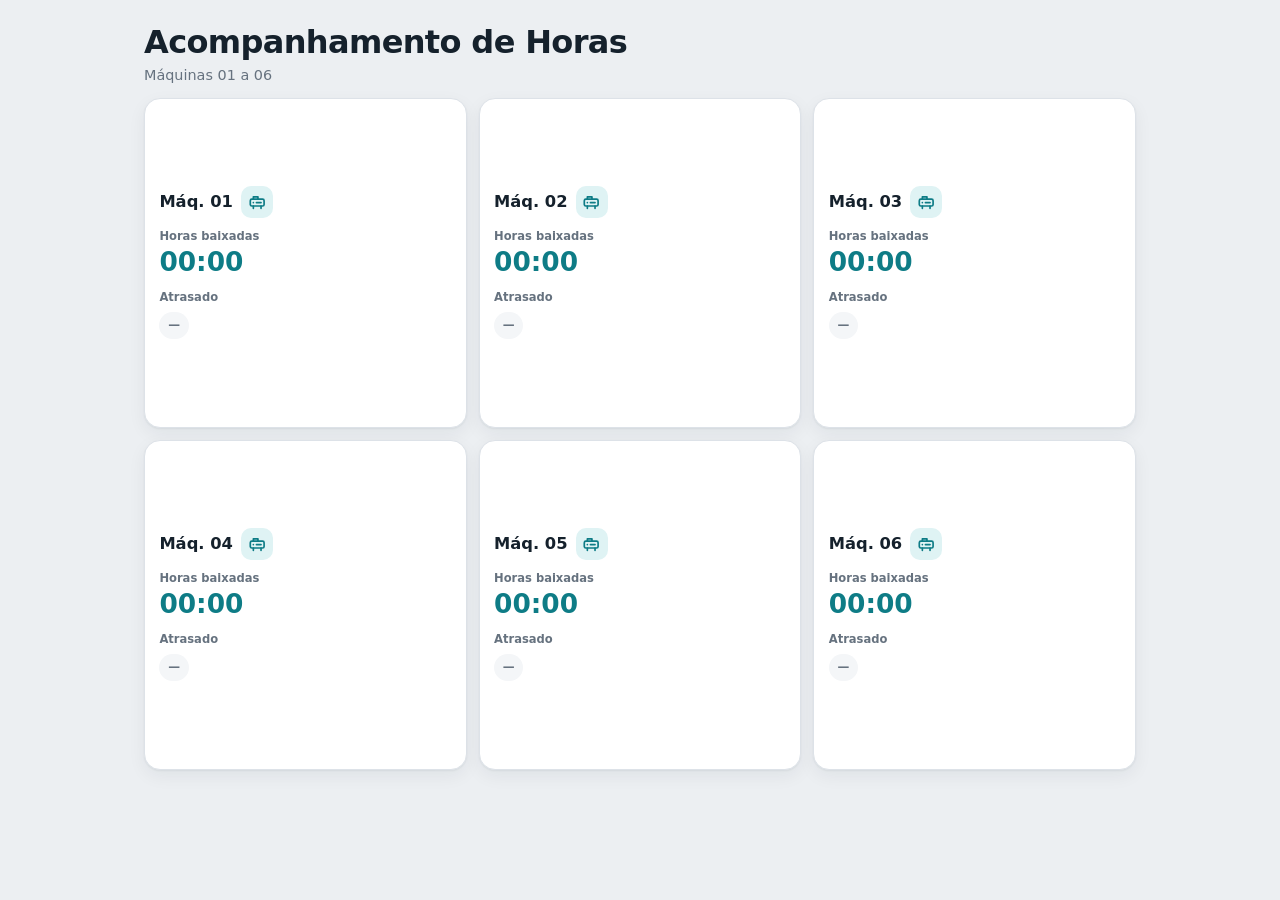
==== acompanhamento.html @ 320ab19e "Criar acompanhamento.html" ====
<!DOCTYPE html>
<html lang="pt-BR">
<head>
<meta charset="UTF-8">
<meta name="viewport" content="width=device-width, initial-scale=1, viewport-fit=cover">
<meta name="color-scheme" content="light">
<meta name="theme-color" content="#eceff2">
<title>Acompanhamento de Horas</title>
<style>
:root{color-scheme:light;--bg:#eceff2;--surface:#fff;--sunk:#f4f6f8;--line:#dde2e8;--ink:#15212c;--muted:#66727f;--brand:#0e7c86;--brand-d:#0a5f68;--brand-soft:#dff3f4;--ok:#1f9d63;--ok-soft:#e1f6ec;--warn:#b86a08;--warn-soft:#fff3df;--warn-line:#f0d29a;--danger:#d64545;--shadow:0 1px 2px rgba(21,33,44,.06),0 6px 18px rgba(21,33,44,.06);--r:16px}
*{box-sizing:border-box;margin:0;padding:0;-webkit-tap-highlight-color:transparent}
html,body{height:100%;background:var(--bg);color:var(--ink);font-family:system-ui,-apple-system,"Segoe UI",Roboto,sans-serif;line-height:1.45;overflow:hidden;-webkit-text-size-adjust:100%}
button,input{font:inherit;color:inherit}
button{cursor:pointer;border:0;background:none}
:focus-visible{outline:3px solid var(--brand);outline-offset:2px}
.ic{width:1.15em;height:1.15em;flex:none;fill:none;stroke:currentColor;stroke-width:2.2;stroke-linecap:round;stroke-linejoin:round}
.app{position:fixed;inset:0;overflow:hidden}
.screen{position:absolute;inset:0;overflow-y:auto;overflow-x:hidden;-webkit-overflow-scrolling:touch;overscroll-behavior:contain;background:var(--bg);transition:transform .3s cubic-bezier(.4,0,.2,1),opacity .3s;padding:env(safe-area-inset-top) env(safe-area-inset-right) env(safe-area-inset-bottom) env(safe-area-inset-left)}
.screen.hidden{transform:translateX(100%);pointer-events:none;visibility:hidden;transition:transform .3s cubic-bezier(.4,0,.2,1),visibility 0s .3s}
.screen.back{transform:translateX(-24%);opacity:0;pointer-events:none}
.wrap{width:100%;max-width:1040px;margin:0 auto;padding:clamp(.6rem,2.5vw,1.5rem) clamp(.9rem,3vw,1.5rem) clamp(.8rem,2.5vw,1.25rem)}
.hero{margin-bottom:.75rem;padding:0}
.hero h1{font-size:clamp(1.4rem,4.5vw,2rem);font-weight:800;letter-spacing:-.02em;line-height:1.15;color:var(--ink)}
.hero p{color:var(--muted);font-size:.9rem;margin-top:.25rem}
.grid{display:grid;grid-template-columns:repeat(auto-fill,minmax(min(100%,10.5rem),1fr));gap:.75rem}
.mcard{display:flex;flex-direction:column;gap:.15rem;text-align:left;background:var(--surface);border:1px solid var(--line);border-radius:var(--r);padding:.9rem;box-shadow:var(--shadow);transition:transform .15s,border-color .15s;min-width:0}
.mcard:hover{border-color:var(--brand)}
.mcard:active{transform:scale(.97)}
.mcard .top{display:flex;align-items:center;justify-content:space-between;gap:.5rem;margin-bottom:.45rem}
.mcard .name{font-weight:750;font-size:1.02rem}
.mcard .badge{display:grid;place-items:center;width:2rem;height:2rem;border-radius:10px;background:var(--brand-soft);color:var(--brand)}
.mcard small{font-size:.72rem;color:var(--muted);font-weight:600}
.mcard .hours{font-size:1.65rem;font-weight:800;color:var(--brand);font-variant-numeric:tabular-nums;line-height:1.15}
.mcard .hours+small{margin-top:.6rem}.mcard small+.chip{margin-top:.25rem}
.chip{display:inline-flex;align-items:center;gap:.35rem;margin-top:.55rem;padding:.3rem .55rem;border-radius:999px;font-size:.74rem;font-weight:700;background:var(--sunk);color:var(--muted);max-width:100%}
.chip.late{background:var(--warn-soft);color:var(--warn)}
.chip span{overflow:hidden;text-overflow:ellipsis;white-space:nowrap}
.bar{position:sticky;top:0;z-index:5;display:flex;align-items:center;gap:.6rem;padding:.35rem 0;margin:0 0 .4rem;background:var(--bg)}
.btn{display:inline-flex;align-items:center;justify-content:center;gap:.5rem;min-height:2.9rem;padding:.7rem 1.1rem;border-radius:13px;background:var(--brand);color:#fff;font-weight:700;font-size:.97rem;transition:transform .12s,background .15s;white-space:nowrap}
.btn:hover{background:var(--brand-d)}
.btn:active{transform:scale(.97)}
.btn.block{width:100%}
.btn.ghost{background:var(--surface);color:var(--ink);border:1.5px solid var(--line)}
.btn.ghost:hover{border-color:var(--brand);background:var(--surface)}
.btn.danger{background:transparent;color:var(--danger);border:1.5px solid color-mix(in srgb,var(--danger) 45%,transparent)}
.btn.danger:hover{background:color-mix(in srgb,var(--danger) 10%,transparent)}
.btn.sm{min-height:2.4rem;padding:.45rem .8rem;font-size:.85rem;border-radius:11px}
.btn.back{min-height:2.5rem;padding:.4rem .85rem .4rem .6rem;color:var(--brand);font-size:.9rem}
h2.title{font-size:clamp(1.3rem,4vw,1.7rem);font-weight:800;letter-spacing:-.01em}
.sub{color:var(--muted);font-size:.85rem}
.panel{background:var(--surface);border:1px solid var(--line);border-radius:var(--r);padding:1rem;box-shadow:var(--shadow)}
label{display:block;font-size:.78rem;color:var(--muted);margin-bottom:.35rem;font-weight:650}
input{width:100%;min-height:2.9rem;padding:.65rem .85rem;background:var(--sunk);border:1.5px solid var(--line);border-radius:12px;font-size:1rem;outline:none;transition:border-color .15s,background .15s}
input:focus{border-color:var(--brand);background:var(--surface)}
.saldo{display:flex;flex-wrap:wrap;gap:.6rem;align-items:flex-end;margin:.6rem 0 .8rem}
.saldo>div{flex:1 1 11rem}
.cols{display:grid;gap:.75rem;grid-template-columns:repeat(auto-fill,minmax(min(100%,18rem),1fr));align-items:start}
.pcard{display:flex;flex-direction:column;gap:.5rem;width:100%;text-align:left;background:var(--surface);border:1px solid var(--line);border-radius:var(--r);padding:1rem;box-shadow:var(--shadow);transition:transform .15s,border-color .15s}
.pcard:hover{border-color:var(--brand)}
.pcard:active{transform:scale(.985)}
.pcard .row{display:flex;justify-content:space-between;align-items:flex-start;gap:.75rem}
.pcard .name{font-weight:750;font-size:1.08rem;overflow-wrap:anywhere}
.pcard .hours{font-weight:800;color:var(--brand);font-variant-numeric:tabular-nums;font-size:1.1rem}
.status{display:inline-flex;align-items:center;gap:.3rem;align-self:flex-start;font-size:.74rem;font-weight:700;padding:.22rem .55rem;border-radius:999px;background:var(--warn-soft);color:var(--warn)}
.status.done{background:var(--ok-soft);color:var(--ok)}
.add{margin-top:.8rem;display:grid;gap:.6rem;grid-template-columns:repeat(auto-fit,minmax(min(100%,13rem),1fr))}
.empty{display:flex;flex-direction:column;align-items:center;gap:.4rem;text-align:center;color:var(--muted);padding:2.2rem 1rem;font-size:.92rem;border:1.5px dashed var(--line);border-radius:var(--r);grid-column:1/-1}
.empty .ic{width:2rem;height:2rem;opacity:.6}
.phead{display:flex;flex-wrap:wrap;justify-content:space-between;align-items:flex-start;gap:.75rem;margin-bottom:.9rem}
.holding{display:flex;align-items:center;gap:.8rem;margin-top:0;background:var(--warn-soft);border:1.5px solid var(--warn-line);color:var(--warn);border-radius:var(--r);padding:.85rem 1rem;margin-bottom:.8rem}
.holding.idle{background:var(--sunk);border-color:var(--line);color:var(--muted)}
.holding .ic{width:1.6rem;height:1.6rem}
.holding small{display:block;font-size:.74rem;font-weight:650;opacity:.9}
.holding b{font-size:1.3rem;font-weight:800;font-variant-numeric:tabular-nums}
.nblock{background:var(--surface);border:1px solid var(--line);border-radius:var(--r);box-shadow:var(--shadow);overflow:hidden}
.nhead{display:flex;align-items:center;gap:.7rem;width:100%;padding:.9rem 1rem;text-align:left}
.nhead .num{font-weight:750;flex:1;min-width:0}
.nhead .num small{display:block;color:var(--muted);font-weight:600;font-size:.74rem}
.nhead .rest{font-weight:800;color:var(--brand);font-variant-numeric:tabular-nums}
.nhead .chev{color:var(--muted);transition:transform .25s}
.nblock.open .chev{transform:rotate(180deg)}
.prog{height:5px;background:var(--sunk);margin:0 1rem;border-radius:9px;overflow:hidden}
.prog i{display:block;height:100%;width:0;background:var(--ok);border-radius:9px;transition:width .3s}
.det{display:grid;grid-template-rows:0fr;transition:grid-template-rows .28s ease}
.nblock.open .det{grid-template-rows:1fr}
.det>div{overflow:hidden;min-height:0}
.det .in{padding:.8rem 1rem 1rem}
.boxes{display:grid;grid-template-columns:repeat(auto-fill,minmax(3.3rem,1fr));gap:.45rem;margin:.6rem 0 .8rem}
.box{display:flex;flex-direction:column;align-items:center;justify-content:center;min-height:3.2rem;background:var(--sunk);border:1.5px solid var(--line);border-radius:12px;font-weight:700;font-size:.85rem;user-select:none;transition:background .15s,border-color .15s,transform .1s}
.box:active{transform:scale(.93)}
.box .p{font-size:.64rem;color:var(--muted);font-weight:600}
.box.on{background:var(--ok-soft);border-color:var(--ok);color:var(--ok)}
.box.on .p{color:var(--ok)}
.acts{display:flex;flex-wrap:wrap;gap:.5rem}
.modal{position:fixed;inset:0;z-index:100;display:flex;align-items:flex-end;justify-content:center;background:rgba(8,14,20,.55);backdrop-filter:blur(3px);opacity:0;visibility:hidden;transition:opacity .2s,visibility 0s .2s}
.modal.show{opacity:1;visibility:visible;transition:opacity .2s}
.sheet{width:100%;max-width:30rem;max-height:92dvh;overflow-y:auto;background:var(--surface);border-radius:22px 22px 0 0;padding:1.3rem 1.2rem calc(1.3rem + env(safe-area-inset-bottom));transform:translateY(30px);transition:transform .25s cubic-bezier(.2,.8,.2,1)}
.modal.show .sheet{transform:none}
.sheet h3{font-size:1.2rem;font-weight:800;margin-bottom:1rem}
.field{margin-bottom:.8rem}
.two{display:grid;grid-template-columns:1fr 1fr;gap:.7rem}
.sheet .acts{margin-top:1.1rem}
.sheet .acts .btn{flex:1}
@media(min-width:640px){.modal{align-items:center;padding:1rem}.sheet{border-radius:22px;transform:scale(.96)}}
#screen-home .wrap{min-height:100%;display:flex;flex-direction:column}
#screen-home .grid{flex:1;max-height:42rem;grid-template-columns:repeat(2,1fr);grid-auto-rows:minmax(min-content,1fr)}
.mcard{justify-content:center}
@media(min-width:600px){#screen-home .grid{grid-template-columns:repeat(3,1fr)}}
@media(max-height:720px){.mcard{padding:.6rem .8rem}.mcard .top{margin-bottom:.15rem}.mcard .hours{font-size:1.4rem}.mcard .hours+small{margin-top:.35rem}.chip{padding:.2rem .5rem}.hero p{display:none}}
@media(max-width:360px){.two{grid-template-columns:1fr}}
@media(prefers-reduced-motion:reduce){*{transition-duration:.01ms!important}}
</style>
</head>
<body>
<svg width="0" height="0" style="position:absolute" aria-hidden="true">
<symbol id="i-back" viewBox="0 0 24 24"><polyline points="15 18 9 12 15 6"/></symbol>
<symbol id="i-plus" viewBox="0 0 24 24"><line x1="12" y1="5" x2="12" y2="19"/><line x1="5" y1="12" x2="19" y2="12"/></symbol>
<symbol id="i-save" viewBox="0 0 24 24"><path d="M19 21H5a2 2 0 0 1-2-2V5a2 2 0 0 1 2-2h11l5 5v11a2 2 0 0 1-2 2z"/><polyline points="17 21 17 13 7 13 7 21"/><polyline points="7 3 7 8 15 8"/></symbol>
<symbol id="i-edit" viewBox="0 0 24 24"><path d="M12 20h9"/><path d="M16.5 3.5a2.1 2.1 0 0 1 3 3L7 19l-4 1 1-4z"/></symbol>
<symbol id="i-trash" viewBox="0 0 24 24"><polyline points="3 6 5 6 21 6"/><path d="M19 6v14a2 2 0 0 1-2 2H7a2 2 0 0 1-2-2V6m3 0V4a2 2 0 0 1 2-2h4a2 2 0 0 1 2 2v2"/></symbol>
<symbol id="i-chev" viewBox="0 0 24 24"><polyline points="6 9 12 15 18 9"/></symbol>
<symbol id="i-check" viewBox="0 0 24 24"><polyline points="20 6 9 17 4 12"/></symbol>
<symbol id="i-clock" viewBox="0 0 24 24"><circle cx="12" cy="12" r="9"/><polyline points="12 7 12 12 15.5 14"/></symbol>
<symbol id="i-cog" viewBox="0 0 24 24"><rect x="3" y="8" width="18" height="9" rx="2"/><path d="M7 8V5h6v3M17 17v3M7 17v3M7 12.5h.01M11 12.5h6"/></symbol>
<symbol id="i-box" viewBox="0 0 24 24"><path d="M21 8 12 3 3 8v8l9 5 9-5z"/><path d="m3 8 9 5 9-5M12 13v8"/></symbol>
<symbol id="i-warn" viewBox="0 0 24 24"><path d="M10.3 3.9 2 18a2 2 0 0 0 1.7 3h16.6a2 2 0 0 0 1.7-3L13.7 3.9a2 2 0 0 0-3.4 0zM12 9v4M12 17h.01"/></symbol>
</svg>

<div class="app">
  <main class="screen" id="screen-home"><div class="wrap">
    <section class="hero">
      <h1>Acompanhamento de Horas</h1><p>Máquinas 01 a 06</p>
    </section>
    <div class="grid" id="maquinasList"></div>
  </div></main>

  <section class="screen hidden" id="screen-maquina"><div class="wrap">
    <div class="bar"><button class="btn ghost back" id="btnVoltarMaq"><svg class="ic"><use href="#i-back"/></svg>Máquinas</button></div>
    <div id="maquinaContent"></div>
  </div></section>

  <section class="screen hidden" id="screen-programa"><div class="wrap">
    <div class="bar"><button class="btn ghost back" id="btnVoltarProg"><svg class="ic"><use href="#i-back"/></svg>Programas</button></div>
    <div id="programaContent"></div>
  </div></section>
</div>

<div class="modal" id="modalPrograma" role="dialog" aria-modal="true" aria-labelledby="modalProgTitle">
  <div class="sheet">
    <h3 id="modalProgTitle">Novo programa</h3>
    <div class="field"><label for="progNome">Código do programa</label><input id="progNome" placeholder="Ex: 336027" autocomplete="off"></div>
    <div class="field"><label for="progDoc">Documento</label><input id="progDoc" placeholder="Ex: 28" autocomplete="off"></div>
    <div class="acts"><button class="btn ghost" id="cancelProg">Cancelar</button><button class="btn" id="confirmProg"><svg class="ic"><use href="#i-check"/></svg>Salvar</button></div>
  </div>
</div>

<div class="modal" id="modalNumero" role="dialog" aria-modal="true" aria-labelledby="modalNumTitle">
  <div class="sheet">
    <h3 id="modalNumTitle">Adicionar número</h3>
    <div class="two">
      <div class="field"><label for="numNumero">Número</label><input id="numNumero" inputmode="numeric" placeholder="Ex: 33" autocomplete="off"></div>
      <div class="field"><label for="numPadrao">Padrão</label><input id="numPadrao" inputmode="decimal" placeholder="Ex: 15.09" autocomplete="off"></div>
    </div>
    <div class="two">
      <div class="field"><label for="numTotalPares">Pares da carga</label><input id="numTotalPares" inputmode="decimal" placeholder="Ex: 160" autocomplete="off"></div>
      <div class="field"><label for="numParesCheia">Pares por caixa</label><input id="numParesCheia" inputmode="decimal" placeholder="Ex: 20" autocomplete="off"></div>
    </div>
    <div class="acts"><button class="btn ghost" id="cancelNum">Cancelar</button><button class="btn" id="confirmNum"><svg class="ic"><use href="#i-check"/></svg>Salvar</button></div>
  </div>
</div>

<script>
const STORAGE_KEY='horas_maquinas_v3';
let data={maquinas:[]},currentMaqId=null,currentProgId=null,editingProgId=null,editingNumId=null;
const openNums=new Set();
const $=id=>document.getElementById(id);
const esc=s=>String(s==null?'':s).replace(/[&<>"']/g,c=>({'&':'&amp;','<':'&lt;','>':'&gt;','"':'&quot;',"'":'&#39;'}[c]));
const ic=n=>`<svg class="ic" aria-hidden="true"><use href="#i-${n}"/></svg>`;

function initMaquinas(){
  if(!data.maquinas||data.maquinas.length!==6){
    data.maquinas=[];
    for(let i=1;i<=6;i++){const id=String(i).padStart(2,'0');data.maquinas.push({id,nome:`Máq. ${id}`,saldo:0,programas:[]});}
    save();
  }
}
function parseHours(str){
  if(!str||!String(str).trim())return 0;
  str=String(str).trim().replace(',','.');
  if(str.includes(':')){const[h,m]=str.split(':').map(n=>parseInt(n,10)||0);if(m>=60||m<0||h<0)return NaN;return h+m/60;}
  const n=parseFloat(str);return isNaN(n)?NaN:n;
}
function formatHours(h){
  if(isNaN(h)||h<0)return '00:00';
  const t=Math.round(h*60);
  return String(Math.floor(t/60)).padStart(2,'0')+':'+String(t%60).padStart(2,'0');
}
function parseNum(s){return s?(parseFloat(String(s).replace(',','.'))||0):0;}
function load(){try{const r=localStorage.getItem(STORAGE_KEY);if(r)data=JSON.parse(r);}catch(e){}initMaquinas();}
function save(){try{localStorage.setItem(STORAGE_KEY,JSON.stringify(data));}catch(e){}}

function calcNumber(num){
  const totalPares=parseNum(num.totalPares),paresCheia=parseNum(num.paresCheia),padrao=parseNum(num.padrao);
  const qtdCheias=paresCheia>0?Math.floor(totalPares/paresCheia):0;
  const ultima=paresCheia>0?totalPares%paresCheia:0;
  const totalCaixas=qtdCheias+(ultima>0?1:0);
  const totalHoras=padrao>0?totalPares/padrao:0;
  const marcadas=num.marcadas||[];
  let prod=0;
  for(let i=0;i<totalCaixas;i++)if(marcadas[i])prod+=i<qtdCheias?paresCheia:ultima;
  const horasProduzidas=padrao>0?prod/padrao:0;
  const restante=Math.max(0,totalHoras-horasProduzidas);
  return{totalHoras,horasProduzidas,restante,totalCaixas,paresCheia,ultima,qtdCheias,totalPares};
}
function calcProgram(prog){
  let maxTotal=0,maxRest=0,segurando=null;
  const nums=prog.numeros||[];
  nums.forEach(n=>{const c=calcNumber(n);if(c.totalHoras>maxTotal)maxTotal=c.totalHoras;if(c.restante>maxRest){maxRest=c.restante;segurando={numero:n.numero,restante:c.restante};}});
  return{produzidas:Math.max(0,maxTotal-maxRest),segurando,concluido:nums.length>0&&nums.every(n=>calcNumber(n).restante<=0.01)};
}
function calcMaquina(m){let t=m.saldo||0;(m.programas||[]).forEach(p=>t+=calcProgram(p).produzidas);return t;}
function calcTotalGeral(){return data.maquinas.reduce((s,m)=>s+calcMaquina(m),0);}
function getHoldingMaquina(m){
  let max=0,seg=null;
  (m.programas||[]).forEach(p=>{const c=calcProgram(p);if(c.segurando&&c.segurando.restante>max){max=c.segurando.restante;seg=c.segurando;}});
  return seg;
}
const getMaq=()=>data.maquinas.find(m=>m.id===currentMaqId);
const getProg=()=>{const m=getMaq();return m?(m.programas||[]).find(p=>p.id===currentProgId):null;};

function renderHome(){
  const list=$('maquinasList');
  list.innerHTML=data.maquinas.map(m=>{
    const h=getHoldingMaquina(m);
    return `<button class="mcard" data-id="${m.id}">
      <div class="top"><span class="name">${esc(m.nome)}</span><span class="badge">${ic('cog')}</span></div>
      <small>Horas baixadas</small><div class="hours">${formatHours(calcMaquina(m))}</div>
      <small>Atrasado</small><div class="chip ${h?'late':''}">${h?ic('warn'):''}<span>${h?`Nº ${esc(h.numero)} (${formatHours(h.restante)})`:'—'}</span></div>
    </button>`;
  }).join('');
  list.querySelectorAll('.mcard').forEach(el=>el.onclick=()=>openMaquina(el.dataset.id));
}

function renderMaquina(){
  const maq=getMaq();if(!maq)return;
  const progs=(maq.programas||[]).map(p=>{
    const c=calcProgram(p);
    return `<button class="pcard" data-id="${p.id}">
      <div class="row"><div><div class="name">${esc(p.nome||'Programa')}</div><div class="sub">Doc: ${esc(p.documento||'—')}</div></div><div class="hours">${formatHours(c.produzidas)}</div></div>
      <span class="status ${c.concluido?'done':''}">${ic(c.concluido?'check':'clock')}${c.concluido?'Concluído':'Em andamento'}</span>
    </button>`;
  }).join('');
  $('maquinaContent').innerHTML=`
    <h2 class="title">${esc(maq.nome)}</h2>
    <div class="saldo">
      <div><label for="saldoMaq">Horas anteriores / saldo desta máquina</label>
      <input id="saldoMaq" inputmode="text" value="${maq.saldo>0?formatHours(maq.saldo):''}" placeholder="Ex: 02:00" autocomplete="off"></div>
      <button class="btn" id="salvarSaldoMaq">${ic('save')}Salvar saldo</button>
    </div>
    <div class="cols">${progs||`<div class="empty">${ic('box')}Nenhum programa nesta máquina.<br>Toque em “Novo programa” para começar.</div>`}</div>
    <div class="add"><button class="btn" id="btnNovoProg">${ic('plus')}Novo programa</button></div>`;
  $('maquinaContent').querySelectorAll('.pcard').forEach(el=>el.onclick=()=>openProgram(el.dataset.id));
  $('btnNovoProg').onclick=()=>openModalPrograma();
  const doSaldo=()=>{
    const h=parseHours($('saldoMaq').value);
    if(isNaN(h)||h<0)return alert('Saldo inválido. Use HH:MM.');
    maq.saldo=h;save();renderMaquina();renderHome();
  };
  $('salvarSaldoMaq').onclick=doSaldo;
  $('saldoMaq').onkeydown=e=>{if(e.key==='Enter')doSaldo();};
}

function holdingHtml(c){
  return c.segurando
    ?`<div class="holding">${ic('warn')}<div><small>Segurando a hora</small><b>Nº ${esc(c.segurando.numero)} — ${formatHours(c.segurando.restante)}</b></div></div>`
    :`<div class="holding idle">${ic('check')}<div><small>Nenhum número pendente</small><b>—</b></div></div>`;
}
function numberHtml(n){
  const cn=calcNumber(n),mar=n.marcadas||[];
  let boxes='';
  for(let i=0;i<cn.totalCaixas;i++){
    const p=i<cn.qtdCheias?cn.paresCheia:cn.ultima;
    boxes+=`<button type="button" class="box ${mar[i]?'on':''}" data-num="${n.id}" data-idx="${i}" aria-pressed="${!!mar[i]}">${i+1}<span class="p">${Math.round(p)}p</span></button>`;
  }
  const pct=cn.totalHoras>0?Math.min(100,cn.horasProduzidas/cn.totalHoras*100):0;
  return `<div class="nblock ${openNums.has(n.id)?'open':''}" data-block="${n.id}">
    <button class="nhead" data-toggle="${n.id}" aria-expanded="${openNums.has(n.id)}">
      <span class="num">Nº ${esc(n.numero)}<small>Padrão ${esc(n.padrao)} · ${cn.qtdCheias} cheias${cn.ultima>0?' + '+Math.round(cn.ultima)+'p':''} · ${esc(n.totalPares)}p</small></span>
      <span class="rest">${formatHours(cn.restante)}</span><span class="chev">${ic('chev')}</span>
    </button>
    <div class="prog"><i style="width:${pct}%"></i></div>
    <div class="det"><div><div class="in">
      <div class="boxes">${boxes||'<span class="sub">Sem caixas</span>'}</div>
      <div class="acts">
        <button class="btn ghost sm" data-edit-num="${n.id}">${ic('edit')}Editar</button>
        <button class="btn danger sm" data-del-num="${n.id}">${ic('trash')}Remover</button>
      </div>
    </div></div></div>
  </div>`;
}

function renderProgram(){
  const prog=getProg();if(!prog)return;
  const c=calcProgram(prog);
  $('programaContent').innerHTML=`
    <div class="phead">
      <div><h2 class="title">${esc(prog.nome)}</h2><p class="sub">Documento: ${esc(prog.documento||'—')}</p></div>
      <button class="btn ghost sm" id="btnEditProg">${ic('edit')}Editar</button>
    </div>
    <div id="holdingSlot">${holdingHtml(c)}</div>
    <div class="cols" id="numList">${(prog.numeros||[]).map(numberHtml).join('')||`<div class="empty">${ic('box')}Nenhuma numeração cadastrada.</div>`}</div>
    <div class="add">
      <button class="btn" id="btnAddNum">${ic('plus')}Adicionar número</button>
      <button class="btn danger" id="btnDelProg">${ic('trash')}Apagar programa</button>
    </div>`;
  const root=$('programaContent');
  root.querySelectorAll('[data-toggle]').forEach(el=>el.onclick=()=>{
    const id=el.dataset.toggle,b=el.closest('.nblock');
    const open=!b.classList.contains('open');
    b.classList.toggle('open',open);el.setAttribute('aria-expanded',open);
    open?openNums.add(id):openNums.delete(id);
  });
  root.querySelectorAll('.box').forEach(el=>el.onclick=()=>toggleBox(el));
  root.querySelectorAll('[data-del-num]').forEach(el=>el.onclick=()=>deleteNumber(el.dataset.delNum));
  root.querySelectorAll('[data-edit-num]').forEach(el=>el.onclick=()=>openModalNumero(el.dataset.editNum));
  $('btnAddNum').onclick=()=>openModalNumero();
  $('btnEditProg').onclick=()=>openModalPrograma(prog.id);
  $('btnDelProg').onclick=deleteProgram;
}

/* Marca a caixa e atualiza só os elementos afetados: o card continua aberto
   e as outras caixas seguem disponíveis para seleção. */
function toggleBox(el){
  const prog=getProg();if(!prog)return;
  const num=(prog.numeros||[]).find(n=>n.id===el.dataset.num);if(!num)return;
  if(!num.marcadas)num.marcadas=[];
  const idx=parseInt(el.dataset.idx,10);
  num.marcadas[idx]=!num.marcadas[idx];
  save();
  el.classList.toggle('on',!!num.marcadas[idx]);
  el.setAttribute('aria-pressed',!!num.marcadas[idx]);
  const cn=calcNumber(num),b=el.closest('.nblock');
  b.querySelector('.rest').textContent=formatHours(cn.restante);
  b.querySelector('.prog i').style.width=(cn.totalHoras>0?Math.min(100,cn.horasProduzidas/cn.totalHoras*100):0)+'%';
  $('holdingSlot').innerHTML=holdingHtml(calcProgram(prog));
}

function openMaquina(id){
  currentMaqId=id;
  $('screen-home').classList.add('back');
  $('screen-maquina').classList.remove('hidden');
  $('screen-maquina').scrollTop=0;
  renderMaquina();
}
function closeMaquina(){
  $('screen-maquina').classList.add('hidden');
  $('screen-home').classList.remove('back');
  currentMaqId=null;renderHome();
}
function openProgram(id){
  currentProgId=id;
  $('screen-maquina').classList.add('back');
  $('screen-programa').classList.remove('hidden');
  $('screen-programa').scrollTop=0;
  renderProgram();
}
function closeProgram(){
  $('screen-programa').classList.add('hidden');
  $('screen-maquina').classList.remove('back');
  currentProgId=null;renderMaquina();
}

function showModal(id,focusId){
  $(id).classList.add('show');
  setTimeout(()=>$(focusId).focus(),60);
}
function openModalPrograma(editId=null){
  editingProgId=editId;
  const maq=getMaq();
  const prog=editId&&maq?(maq.programas||[]).find(p=>p.id===editId):null;
  $('modalProgTitle').textContent=editId?'Editar programa':'Novo programa';
  $('progNome').value=prog?prog.nome:'';
  $('progDoc').value=prog?(prog.documento||''):'';
  showModal('modalPrograma','progNome');
}
function openModalNumero(editId=null){
  editingNumId=editId;
  const prog=getProg();
  const num=editId&&prog?(prog.numeros||[]).find(n=>n.id===editId):null;
  $('modalNumTitle').textContent=editId?'Editar número':'Adicionar número';
  $('numNumero').value=num?num.numero:'';
  $('numPadrao').value=num?num.padrao:'';
  $('numTotalPares').value=num?num.totalPares:'';
  $('numParesCheia').value=num?num.paresCheia:'';
  showModal('modalNumero','numNumero');
}
function closeModals(){
  $('modalPrograma').classList.remove('show');
  $('modalNumero').classList.remove('show');
  editingProgId=null;editingNumId=null;
}

function saveProgram(){
  const nome=$('progNome').value.trim(),doc=$('progDoc').value.trim();
  if(!nome)return alert('Informe o código do programa.');
  const maq=getMaq();if(!maq)return;
  if(!maq.programas)maq.programas=[];
  if(editingProgId){const p=maq.programas.find(p=>p.id===editingProgId);if(p){p.nome=nome;p.documento=doc;}}
  else maq.programas.push({id:Date.now().toString(),nome,documento:doc,numeros:[]});
  save();closeModals();renderMaquina();
  if(currentProgId)renderProgram();
}
function saveNumber(){
  const prog=getProg();if(!prog)return;
  const numero=$('numNumero').value.trim(),padrao=$('numPadrao').value.trim();
  const totalPares=$('numTotalPares').value.trim(),paresCheia=$('numParesCheia').value.trim();
  if(!numero||!padrao||!totalPares||!paresCheia)return alert('Preencha todos os campos.');
  if(!prog.numeros)prog.numeros=[];
  if(editingNumId){const n=prog.numeros.find(n=>n.id===editingNumId);if(n){n.numero=numero;n.padrao=padrao;n.totalPares=totalPares;n.paresCheia=paresCheia;}}
  else{const id=Date.now().toString();prog.numeros.push({id,numero,padrao,totalPares,paresCheia,marcadas:[]});openNums.add(id);}
  save();closeModals();renderProgram();
}
function deleteNumber(numId){
  if(!confirm('Remover este número?'))return;
  const prog=getProg();if(!prog)return;
  prog.numeros=(prog.numeros||[]).filter(n=>n.id!==numId);
  openNums.delete(numId);save();renderProgram();
}
function deleteProgram(){
  if(!confirm('Apagar este programa?'))return;
  const maq=getMaq();if(!maq)return;
  maq.programas=(maq.programas||[]).filter(p=>p.id!==currentProgId);
  save();closeProgram();
}

load();renderHome();
$('btnVoltarMaq').onclick=closeMaquina;
$('btnVoltarProg').onclick=closeProgram;
$('confirmProg').onclick=saveProgram;
$('cancelProg').onclick=closeModals;
$('confirmNum').onclick=saveNumber;
$('cancelNum').onclick=closeModals;
document.querySelectorAll('.modal').forEach(m=>{
  m.addEventListener('click',e=>{if(e.target===m)closeModals();});
  m.addEventListener('keydown',e=>{
    if(e.key==='Enter'&&e.target.tagName==='INPUT')m.querySelector('.btn:not(.ghost)').click();
  });
});
document.addEventListener('keydown',e=>{if(e.key==='Escape')closeModals();});
</script>
</body>
</html>
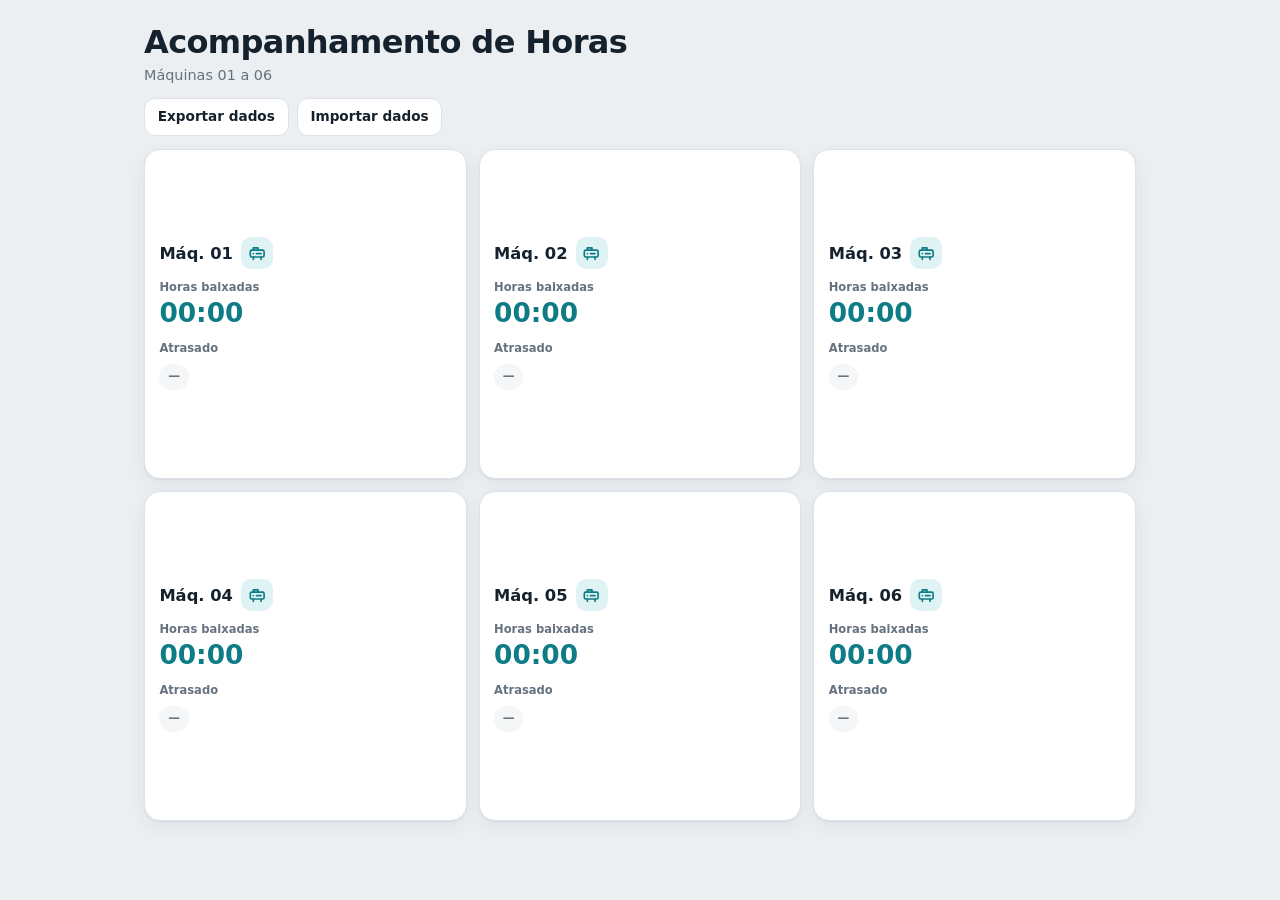
==== commit df18290a: "Add export/import and improve data migration for horas_maquinas_v3" ====
--- a/acompanhamento.html
+++ b/acompanhamento.html
@@ -131,6 +131,11 @@
     <section class="hero">
       <h1>Acompanhamento de Horas</h1><p>Máquinas 01 a 06</p>
     </section>
+    <div style="display:flex;gap:.5rem;margin-bottom:.8rem;flex-wrap:wrap">
+      <button class="btn ghost sm" id="btnExport">Exportar dados</button>
+      <button class="btn ghost sm" id="btnImport">Importar dados</button>
+      <input type="file" id="fileImport" accept=".json" style="display:none">
+    </div>
     <div class="grid" id="maquinasList"></div>
   </div></main>
 
@@ -174,7 +179,7 @@
 let data={maquinas:[]},currentMaqId=null,currentProgId=null,editingProgId=null,editingNumId=null;
 const openNums=new Set();
 const $=id=>document.getElementById(id);
-const esc=s=>String(s==null?'':s).replace(/[&<>"']/g,c=>({'&':'&amp;','<':'&lt;','>':'&gt;','"':'&quot;',"'":'&#39;'}[c]));
+const esc=s=>String(s==null?'':s).replace(/[&<>"']/g,c=>({'&':'&','<':'<','>':'>','"':'"',"'":'&#39;'}[c]));
 const ic=n=>`<svg class="ic" aria-hidden="true"><use href="#i-${n}"/></svg>`;
 
 function initMaquinas(){
@@ -196,7 +201,48 @@
   return String(Math.floor(t/60)).padStart(2,'0')+':'+String(t%60).padStart(2,'0');
 }
 function parseNum(s){return s?(parseFloat(String(s).replace(',','.'))||0):0;}
-function load(){try{const r=localStorage.getItem(STORAGE_KEY);if(r)data=JSON.parse(r);}catch(e){}initMaquinas();}
+function load(){
+  // Tenta a chave atual (v3)
+  try {
+    const r = localStorage.getItem(STORAGE_KEY);
+    if (r) {
+      data = JSON.parse(r);
+      initMaquinas();
+      return;
+    }
+  } catch(e) {}
+
+  // Tenta chaves anteriores e migra
+  const oldKeys = ['horas_maquinas_v2', 'horas_acompanhamento_v1'];
+  for (const key of oldKeys) {
+    try {
+      const r = localStorage.getItem(key);
+      if (r) {
+        const old = JSON.parse(r);
+        if (old.maquinas && Array.isArray(old.maquinas)) {
+          data.maquinas = old.maquinas;
+          if (typeof old.saldo === 'number' && data.maquinas[0]) data.maquinas[0].saldo = old.saldo;
+        } else if (old.programas && Array.isArray(old.programas)) {
+          data.maquinas = [];
+          for (let i = 1; i <= 6; i++) {
+            data.maquinas.push({
+              id: String(i).padStart(2,'0'),
+              nome: `Máq. ${String(i).padStart(2,'0')}`,
+              saldo: (i === 1 && typeof old.saldo === 'number') ? old.saldo : 0,
+              programas: i === 1 ? old.programas : []
+            });
+          }
+        }
+        save();
+        localStorage.removeItem(key);
+        initMaquinas();
+        return;
+      }
+    } catch(e) {}
+  }
+
+  initMaquinas();
+}
 function save(){try{localStorage.setItem(STORAGE_KEY,JSON.stringify(data));}catch(e){}}
 
 function calcNumber(num){
@@ -328,8 +374,6 @@
   $('btnDelProg').onclick=deleteProgram;
 }
 
-/* Marca a caixa e atualiza só os elementos afetados: o card continua aberto
-   e as outras caixas seguem disponíveis para seleção. */
 function toggleBox(el){
   const prog=getProg();if(!prog)return;
   const num=(prog.numeros||[]).find(n=>n.id===el.dataset.num);if(!num)return;
@@ -433,7 +477,44 @@
   save();closeProgram();
 }
 
+function exportData(){
+  const blob = new Blob([JSON.stringify(data, null, 2)], {type: 'application/json'});
+  const a = document.createElement('a');
+  a.href = URL.createObjectURL(blob);
+  a.download = 'acompanhamento-horas-backup.json';
+  a.click();
+  URL.revokeObjectURL(a.href);
+}
+
+function importData(file){
+  const reader = new FileReader();
+  reader.onload = function(e){
+    try {
+      const imported = JSON.parse(e.target.result);
+      if (!imported.maquinas || !Array.isArray(imported.maquinas)) {
+        alert('Arquivo inválido.');
+        return;
+      }
+      if (!confirm('Isso vai substituir todos os dados atuais. Continuar?')) return;
+      data = imported;
+      initMaquinas();
+      save();
+      renderHome();
+      alert('Dados importados com sucesso!');
+    } catch(err) {
+      alert('Erro ao ler o arquivo.');
+    }
+  };
+  reader.readAsText(file);
+}
+
 load();renderHome();
+$('btnExport').onclick = exportData;
+$('btnImport').onclick = () => $('fileImport').click();
+$('fileImport').onchange = (e) => {
+  if (e.target.files && e.target.files[0]) importData(e.target.files[0]);
+  e.target.value = '';
+};
 $('btnVoltarMaq').onclick=closeMaquina;
 $('btnVoltarProg').onclick=closeProgram;
 $('confirmProg').onclick=saveProgram;
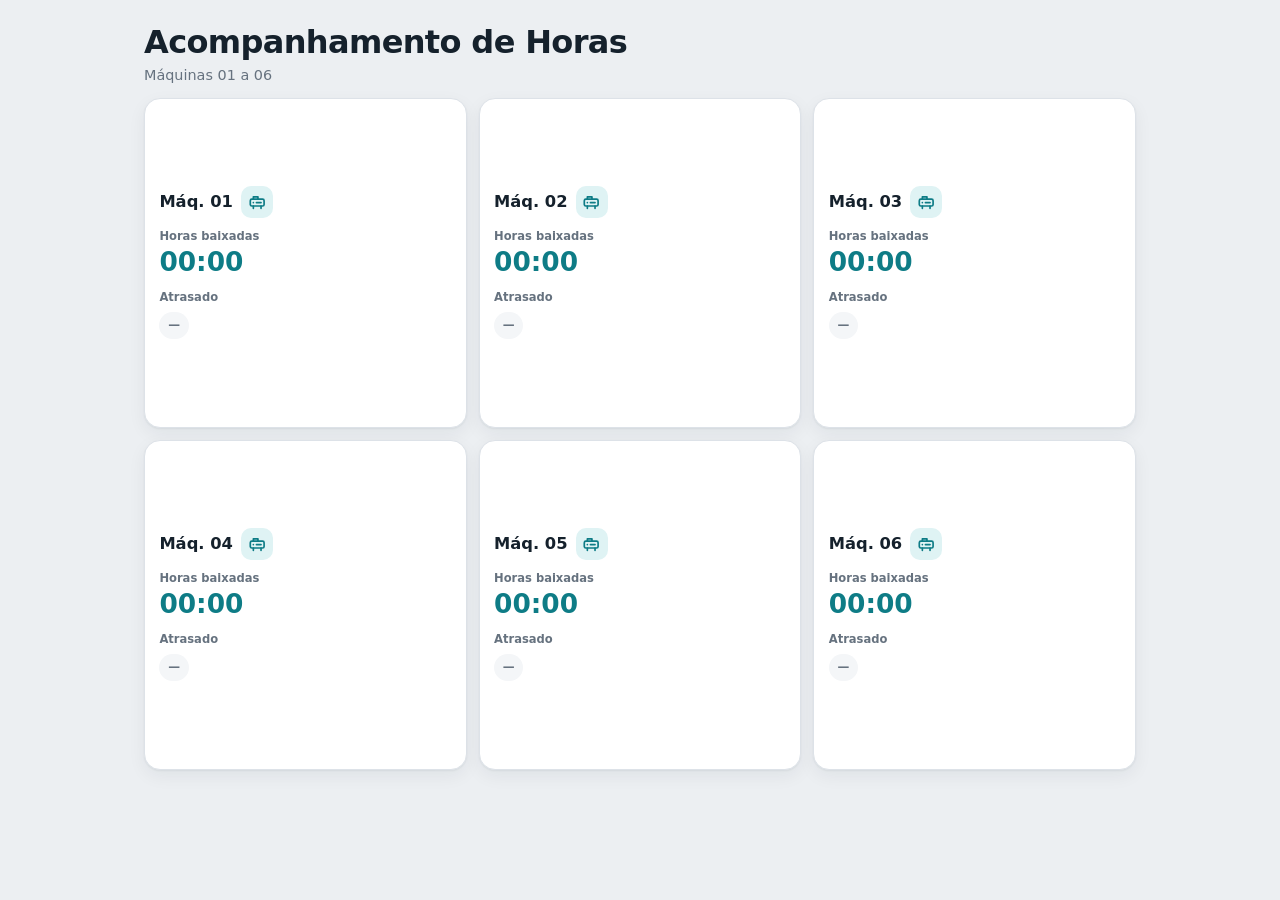
==== commit 9dca5387: "Remove export and import buttons" ====
--- a/acompanhamento.html
+++ b/acompanhamento.html
@@ -131,11 +131,6 @@
     <section class="hero">
       <h1>Acompanhamento de Horas</h1><p>Máquinas 01 a 06</p>
     </section>
-    <div style="display:flex;gap:.5rem;margin-bottom:.8rem;flex-wrap:wrap">
-      <button class="btn ghost sm" id="btnExport">Exportar dados</button>
-      <button class="btn ghost sm" id="btnImport">Importar dados</button>
-      <input type="file" id="fileImport" accept=".json" style="display:none">
-    </div>
     <div class="grid" id="maquinasList"></div>
   </div></main>
 
@@ -202,7 +197,6 @@
 }
 function parseNum(s){return s?(parseFloat(String(s).replace(',','.'))||0):0;}
 function load(){
-  // Tenta a chave atual (v3)
   try {
     const r = localStorage.getItem(STORAGE_KEY);
     if (r) {
@@ -212,7 +206,6 @@
     }
   } catch(e) {}
 
-  // Tenta chaves anteriores e migra
   const oldKeys = ['horas_maquinas_v2', 'horas_acompanhamento_v1'];
   for (const key of oldKeys) {
     try {
@@ -265,7 +258,6 @@
   return{produzidas:Math.max(0,maxTotal-maxRest),segurando,concluido:nums.length>0&&nums.every(n=>calcNumber(n).restante<=0.01)};
 }
 function calcMaquina(m){let t=m.saldo||0;(m.programas||[]).forEach(p=>t+=calcProgram(p).produzidas);return t;}
-function calcTotalGeral(){return data.maquinas.reduce((s,m)=>s+calcMaquina(m),0);}
 function getHoldingMaquina(m){
   let max=0,seg=null;
   (m.programas||[]).forEach(p=>{const c=calcProgram(p);if(c.segurando&&c.segurando.restante>max){max=c.segurando.restante;seg=c.segurando;}});
@@ -477,44 +469,7 @@
   save();closeProgram();
 }
 
-function exportData(){
-  const blob = new Blob([JSON.stringify(data, null, 2)], {type: 'application/json'});
-  const a = document.createElement('a');
-  a.href = URL.createObjectURL(blob);
-  a.download = 'acompanhamento-horas-backup.json';
-  a.click();
-  URL.revokeObjectURL(a.href);
-}
-
-function importData(file){
-  const reader = new FileReader();
-  reader.onload = function(e){
-    try {
-      const imported = JSON.parse(e.target.result);
-      if (!imported.maquinas || !Array.isArray(imported.maquinas)) {
-        alert('Arquivo inválido.');
-        return;
-      }
-      if (!confirm('Isso vai substituir todos os dados atuais. Continuar?')) return;
-      data = imported;
-      initMaquinas();
-      save();
-      renderHome();
-      alert('Dados importados com sucesso!');
-    } catch(err) {
-      alert('Erro ao ler o arquivo.');
-    }
-  };
-  reader.readAsText(file);
-}
-
 load();renderHome();
-$('btnExport').onclick = exportData;
-$('btnImport').onclick = () => $('fileImport').click();
-$('fileImport').onchange = (e) => {
-  if (e.target.files && e.target.files[0]) importData(e.target.files[0]);
-  e.target.value = '';
-};
 $('btnVoltarMaq').onclick=closeMaquina;
 $('btnVoltarProg').onclick=closeProgram;
 $('confirmProg').onclick=saveProgram;
